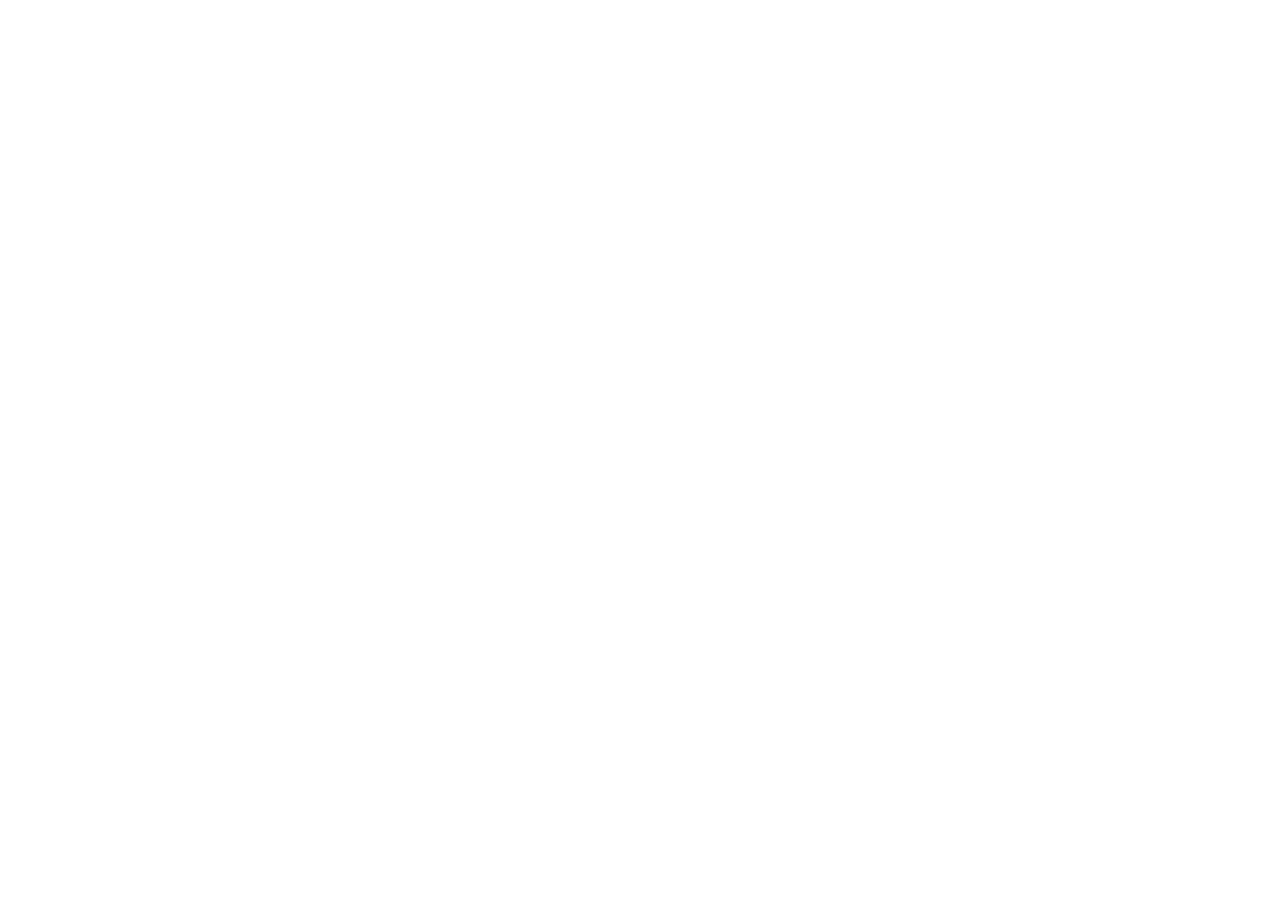
==== index.html @ 4bd9605a "primeiro commit" ====
<!DOCTYPE html>
<html lang="en">
<head>
    <meta charset="UTF-8">
    <meta http-equiv="X-UA-Compatible" content="IE=edge">
    <meta name="viewport" content="width=device-width, initial-scale=1.0">
    <title>Página inicial</title>
</head>
<body>
    
</body>
</html>
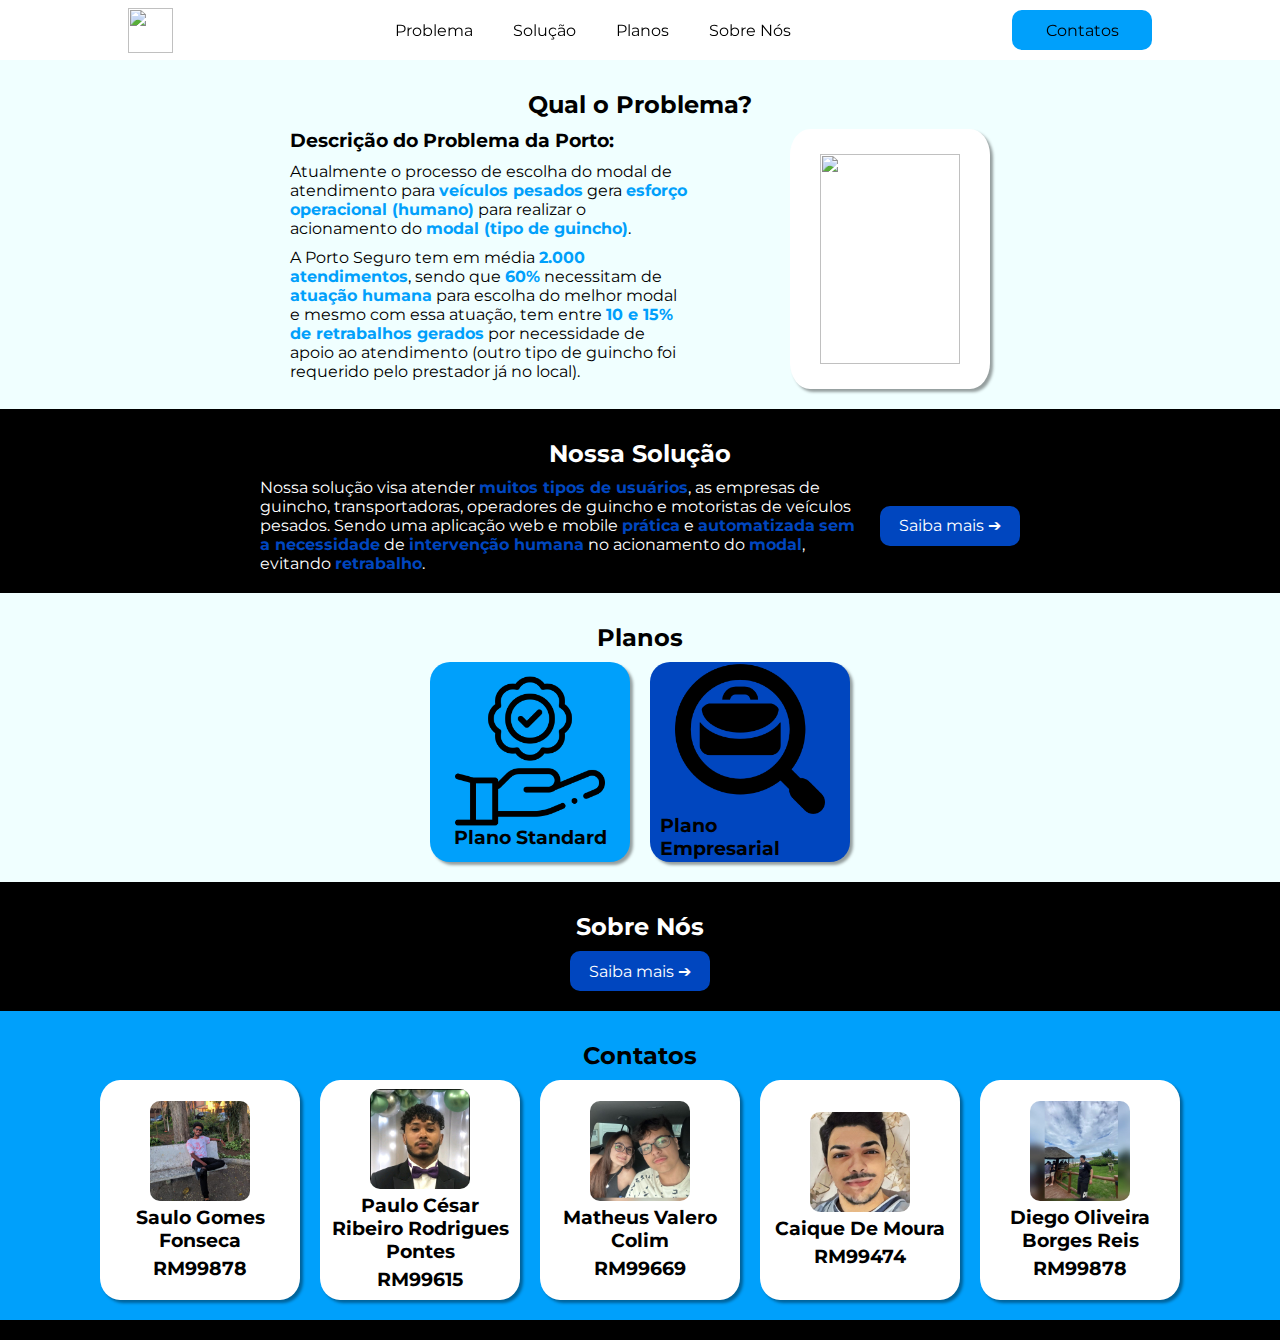
==== commit eb7aeb68: "sobre-nos em andamento" ====
--- a/index.html
+++ b/index.html
@@ -4,9 +4,139 @@
     <meta charset="UTF-8">
     <meta http-equiv="X-UA-Compatible" content="IE=edge">
     <meta name="viewport" content="width=device-width, initial-scale=1.0">
+    <link rel="stylesheet" href="style.css">
     <title>Página inicial</title>
 </head>
 <body>
+    <div>
+        <header>
+            <nav>
+                <img src="img/LOGO.png" alt="">
+                <ul>
+                    <li>
+                        <a href="#problema">Problema</a>
+                    </li>
+                    <li>
+                        <a href="#solucao ">Solução</a>
+                    </li>
+                    <li>
+                        <a href="#planos">Planos</a>
+                    </li>
+                    <li>
+                        <a href="#sobre-nos">Sobre Nós</a>
+                    </li>
+                </ul>
+                <a href="#contatos" class="demonstracao">
+                    Contatos
+                </a>
+            </nav>
+        </header>
+        
     
+    
+        <main>
+            <section id="problema">
+                <h2 class="titulo">
+                    Qual o Problema?
+                </h2>
+
+                <div class="descricao-problema">
+                    <div class="texto-descricao">
+                        <h3>Descrição do Problema da Porto:</h3>
+                        <p>
+                            Atualmente o processo de escolha do modal de atendimento para 
+                            <b>veículos pesados</b> gera <b>esforço operacional (humano)</b> para realizar o acionamento do <b>modal 
+                            (tipo de guincho)</b>.
+                        </p>
+                        <p>
+                            A Porto Seguro tem em média <b>2.000 atendimentos</b>, sendo que <b>60%</b> necessitam de <b>atuação humana</b> para escolha do 
+                            melhor modal e mesmo com essa atuação, tem entre <b>10 e 15% de retrabalhos gerados</b> por 
+                            necessidade de apoio ao atendimento (outro tipo de guincho foi requerido pelo prestador já no local).
+                        </p>
+                    </div>
+                    <a href="https://www.portoseguro.com.br/" class="card-porto-logo">
+                        <img src="img/PORTO-LOGO.png" alt="">
+                    </a>
+                </div>
+
+            </section>
+
+            <section id="solucao" class="light-blue-section">
+                <h2>
+                    Nossa Solução
+                </h2>
+                <div class="list-content">
+                        <p>
+                            Nossa solução visa atender <b>muitos tipos de usuários</b>, 
+                            as empresas de guincho, transportadoras, operadores 
+                            de guincho e motoristas de veículos pesados. Sendo 
+                            uma aplicação web e mobile <b>prática</b> e <b>automatizada</b> 
+                            <b>sem a necessidade</b> de <b>intervenção humana</b> no 
+                            acionamento do <b>modal</b>, evitando <b>retrabalho</b>.
+                       
+                        </p>
+                        <a href="./solucao/index.html" class="saiba-mais">
+                            Saiba mais &#10132;	
+                        </a>
+                </div>
+                
+                
+
+            </section>  
+            <section id="planos">
+                <h2>Planos</h2>
+                <div class="list-content">
+                    <a href="" class="card-planos">
+                        <img src="img/icon-standard.png" alt="">
+                        <h3>Plano Standard</h3>
+                    </a>
+                    <a href="" class="card-planos" id="dark">
+                        <img src="img/icon-empresarial.png" alt="">
+                        <h3>Plano Empresarial</h3>
+                    </a>
+                </div>
+            </section>
+
+            <section id="sobre-nos" class="light-blue-section">
+                <h2>Sobre Nós</h2>
+                <a href="./sobre-nos/index.html" class="saiba-mais">
+                    Saiba mais &#10132;	
+                </a>
+            </section>
+
+            <section class="blue-section" id="contatos">
+                <h2>Contatos</h2>
+                <div class="list-content">
+                    <div class="card-contatos">
+                        <img src="img/contatos/saulo.jpg" alt="">
+                        <h3>Saulo Gomes Fonseca</h3>
+                        <h3>RM99878</h3>
+                    </div>
+                    <div class="card-contatos">
+                        <img src="img/contatos/paulo.jpg" alt="">
+                        <h3>Paulo César Ribeiro Rodrigues Pontes</h3>
+                        <h3>RM99615</h3>
+                    </div>
+                    <div class="card-contatos">
+                        <img src="img/contatos/matheus.jpg" alt="">
+                        <h3>Matheus Valero Colim</h3>
+                        <h3>RM99669</h3>
+                    </div>
+                    <div class="card-contatos">
+                        <img src="img/contatos/caique.jpg" alt="">
+                        <h3>Caique De Moura</h3>
+                        <h3>RM99474</h3>
+                    </div>
+                    <div class="card-contatos">
+                        <img src="img/contatos/diego.jpg" alt="">
+                        <h3>Diego Oliveira Borges Reis</h3>
+                        <h3>RM99878</h3>
+                    </div>
+                </div>
+            </section>
+        </main>
+
+        <footer></footer>
+    </div>
 </body>
 </html>--- a/style.css
+++ b/style.css
@@ -0,0 +1,246 @@
+@import url('https://fonts.googleapis.com/css2?family=Montserrat&display=swap');
+
+*{
+    margin: 0;
+    padding:0;
+    box-sizing: border-box;
+    font-family: 'Montserrat', 'Raleway', sans-serif;
+}
+
+
+header{
+    display: flex;
+    justify-content: center;
+    align-items: center;
+    background-color: rgba(255, 255, 255, 0.95);;
+
+    padding-left:15px;
+    padding-right: 15px;
+    position: sticky;
+    top: 0;
+}
+
+nav{
+    display: flex;
+    justify-content: space-between;
+    align-items: center;
+    width: 100vw;
+    max-width: 1024px;
+    height: 60px;
+}
+
+main{
+    display: flex;
+    flex-direction: column;
+}
+
+footer{
+    width: 100vw;
+    height: 20px;
+    background-color: black;
+}
+
+nav img{
+    width: 45px;
+    height: 45px
+}
+
+ul{
+    display: flex;
+    flex-direction: row;
+    gap: 40px;
+}
+
+li{
+    list-style-type: none;
+}
+
+a{
+    color: black;
+    text-decoration: none;
+}
+
+li:hover, a:hover{
+    transform: scale(1.15);
+    transition: 0.5s;
+}
+
+.demonstracao{
+    background-color: #00a0fb;
+    height: 40px;
+    width: 140px;
+    justify-content: center;
+    display: flex;
+    align-items: center;
+    border-radius: 10px;
+}
+
+.demonstracao:hover{
+    transition: 0.5s;
+    background-color: #0046bf;
+    color: white;
+}
+
+
+section{
+    display: flex;
+    flex-direction: column;
+    align-items: center;
+    width: 100vw;
+    padding-top: 20px;
+    padding-bottom: 20px;
+    background-color: azure;
+}
+
+h1{
+    color: black;
+    margin: 20px;
+}
+
+h2 {
+    color: black;
+    margin: 10px;
+}
+
+b{
+    color: #00a0fb;
+}
+
+.blue-section{
+    background-color: #00a0fb;
+}
+
+.dark-blue-section{
+    background-color: #598be0;
+}
+
+.light-blue-section{
+    background-color: black;
+    color: white;
+}
+
+.light-blue-section h2{
+    color: white;
+}
+
+.descricao-problema{
+    display: flex;
+    flex-direction: row;
+    gap: 100px;
+}
+
+.texto-descricao{
+    max-width: 400px;
+    display: flex;
+    flex-direction: column;
+    gap: 10px;
+}
+
+.card-porto-logo{
+    background-color: rgb(255, 255, 255);
+    width: 200px;
+    height: 260px;
+    border-radius: 10%;
+    display: flex;
+    justify-content: center;
+    align-items: center;
+    box-shadow: 3px 3px 3px rgba(0, 0, 0, 0.384);
+}
+
+.card-porto-logo:hover{
+    transform: scale(1.1);
+    transition: 0.5s;
+}
+
+.card-porto-logo img{
+    width: 140px;
+    height: 210px;
+}
+
+.list-content{
+    display: flex;
+    flex-direction: row;
+    justify-content: center;
+    align-items: center;
+    gap: 20px;
+}
+
+.list-content p {
+    max-width: 600px;
+}
+
+.list-content b{
+    color: #0046bf;
+}
+
+.saiba-mais{
+    background-color: #0046bf;
+    height: 40px;
+    width: 140px;
+    justify-content: center;
+    display: flex;
+    align-items: center;
+    border-radius: 10px;
+    color: white;
+}
+
+.saiba-mais:hover{
+    transition: 0.5s;
+    background-color: white;
+    color: black;
+}
+
+.card-planos{
+    display: flex;
+    flex-direction: column;
+    align-items: center;
+    justify-content: center;
+    background-color: #00a0fb;
+    box-shadow: 3px 3px 3px rgba(0, 0, 0, 0.384);
+    border-radius: 10%;
+    padding: 10px;
+    width: 200px;
+    height: 200px;
+}
+
+.card-planos img{
+    width: 150px;
+    height: 150px;
+}
+
+.card-planos:hover{
+    transform: scale(1.05);
+}
+#dark{
+    background-color: #0046bf;
+}
+
+.card-contatos{
+    display: flex;
+    flex-direction: column;
+    align-items: center;
+    justify-content: center;
+    text-align: center;
+    background-color: #ffffff;
+    box-shadow: 3px 3px 3px rgba(0, 0, 0, 0.384);
+    border-radius: 10%;
+    padding: 10px;
+    width: 200px;
+    height: 220px;
+    gap: 5px;
+}
+.card-contatos img{
+    border-radius: 10%;
+    width: 100px;
+    height: 100px;
+}
+
+.card-contatos:hover{
+    transform: scale(1.05);
+    transition: 0.5s;
+}
+
+
+
+
+
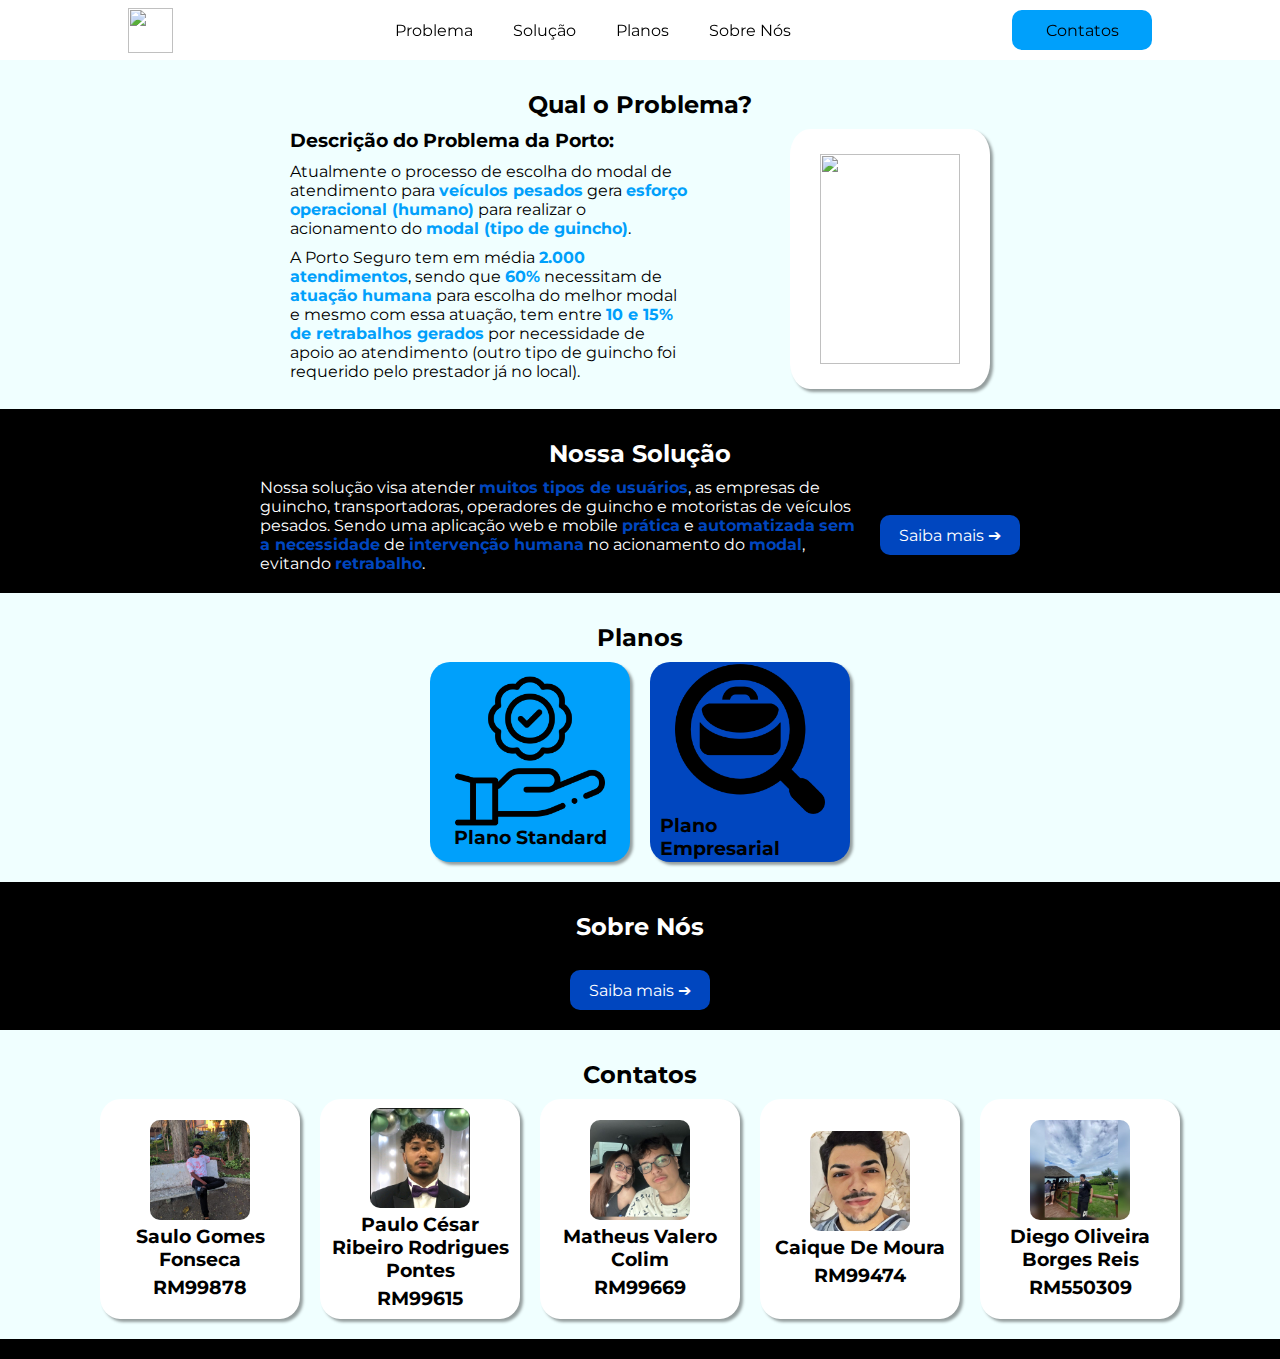
==== commit c4183824: "Fixed RM's" ====
--- a/index.html
+++ b/index.html
@@ -75,9 +75,15 @@
                             acionamento do <b>modal</b>, evitando <b>retrabalho</b>.
                        
                         </p>
-                        <a href="./solucao/index.html" class="saiba-mais">
-                            Saiba mais &#10132;	
-                        </a>
+                        <div class="link-saiba-mais">
+                            <a href="./solucao/index.html">
+                                <img src="./img/solucao.png" alt="">
+                            </a>
+                            <a href="./solucao/index.html" class="saiba-mais">
+                                Saiba mais &#10132;	
+                            </a>
+                        </div>
+                        
                 </div>
                 
                 
@@ -99,12 +105,15 @@
 
             <section id="sobre-nos" class="light-blue-section">
                 <h2>Sobre Nós</h2>
+                <a href="./sobre-nos/index.html">
+                    <img src="img/sobre-nos.png" alt="">
+                </a>
                 <a href="./sobre-nos/index.html" class="saiba-mais">
                     Saiba mais &#10132;	
                 </a>
             </section>
 
-            <section class="blue-section" id="contatos">
+            <section id="contatos">
                 <h2>Contatos</h2>
                 <div class="list-content">
                     <div class="card-contatos">
@@ -130,7 +139,7 @@
                     <div class="card-contatos">
                         <img src="img/contatos/diego.jpg" alt="">
                         <h3>Diego Oliveira Borges Reis</h3>
-                        <h3>RM99878</h3>
+                        <h3>RM550309</h3>
                     </div>
                 </div>
             </section>
